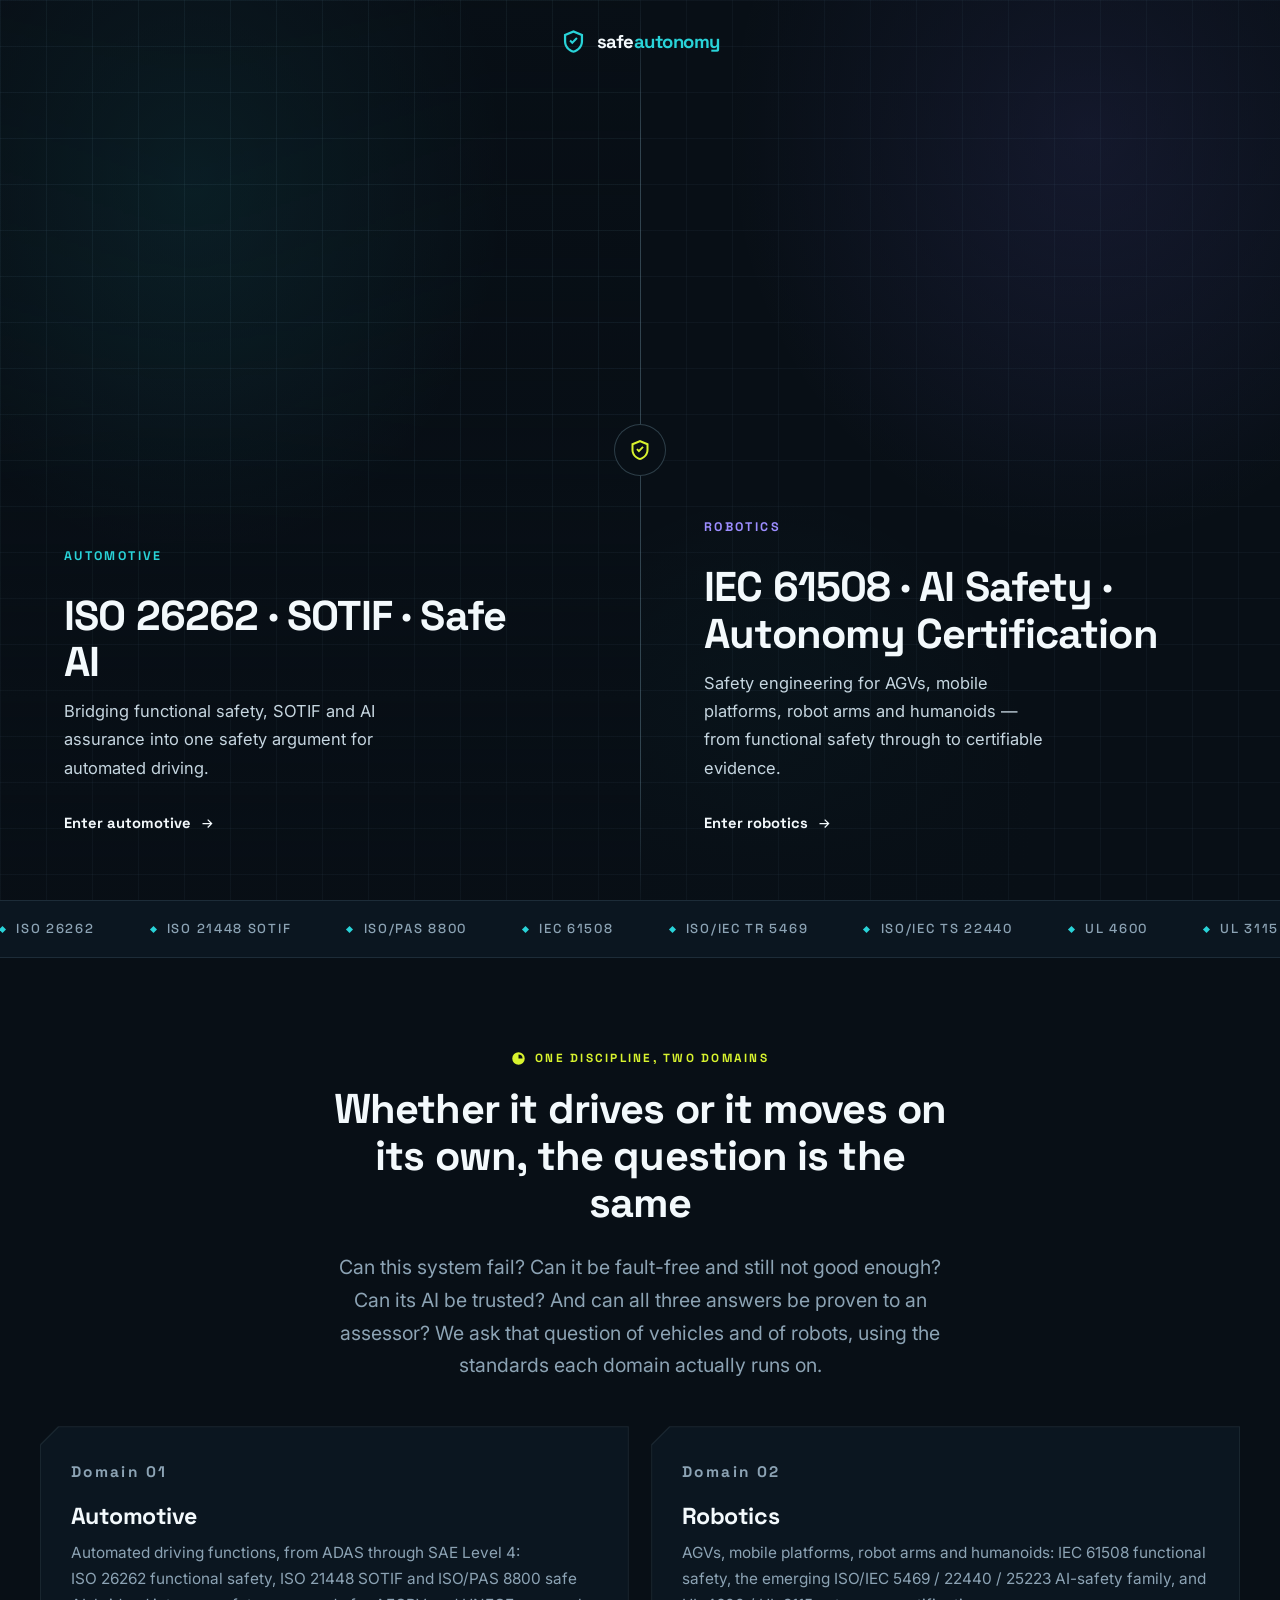
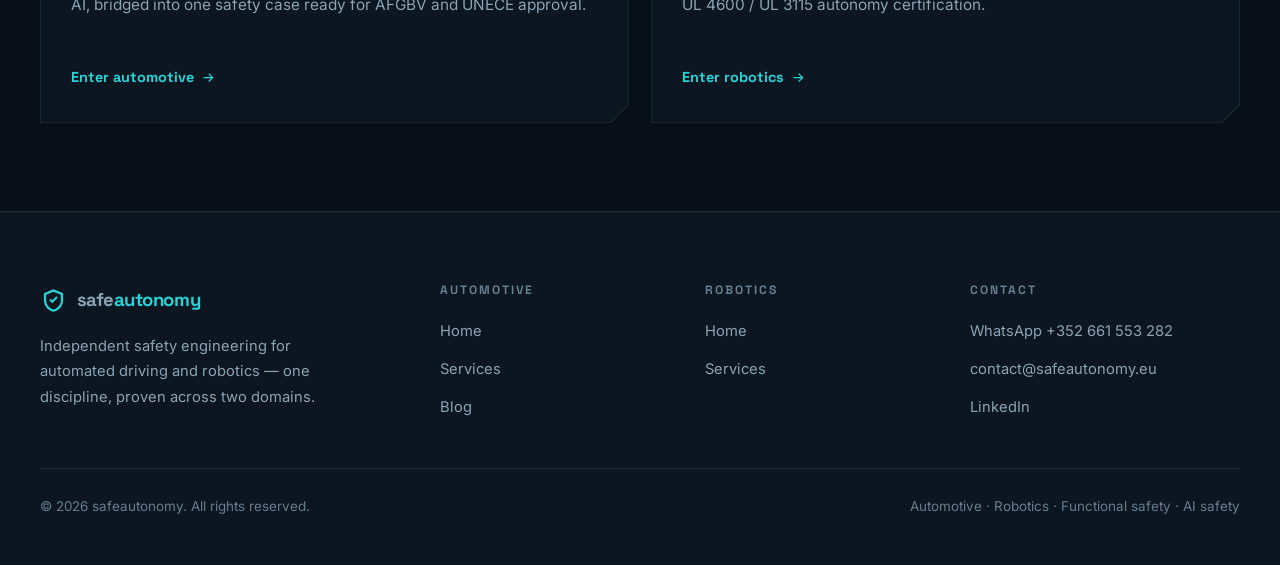
==== index.html @ 8d43922f "Initial commit: safeautonomy website Split-domain site for automotive (ISO 26262, SOTIF, ISO/PAS 880" ====
<!DOCTYPE html>
<html lang="en">
<head>
<meta charset="utf-8">
<meta name="viewport" content="width=device-width, initial-scale=1">
<title>safeautonomy — safety engineering for automotive and robotics</title>
<meta name="description" content="safeautonomy is an independent safety consultancy spanning two domains: automated driving (ISO 26262, SOTIF, ISO/PAS 8800) and robotics (IEC 61508, AI safety, autonomy certification).">
<link rel="icon" href="data:image/svg+xml,%3Csvg xmlns='http://www.w3.org/2000/svg' viewBox='0 0 24 24'%3E%3Cpath fill='%2329D3D8' d='M12 2 3.5 5.6v6.1c0 5.2 3.6 9 8.5 10.3 4.9-1.3 8.5-5.1 8.5-10.3V5.6z'/%3E%3C/svg%3E">
<link rel="preconnect" href="https://fonts.googleapis.com">
<link rel="preconnect" href="https://fonts.gstatic.com" crossorigin>
<link href="https://fonts.googleapis.com/css2?family=Inter:wght@400;500;600&family=Space+Grotesk:wght@500;700&display=swap" rel="stylesheet">
<link rel="stylesheet" href="assets/css/styles.css">
</head>
<body>

<header class="gw-header">
  <div class="container">
    <a class="logo" href="index.html">
      <svg class="logo__mark" viewBox="0 0 24 24" aria-hidden="true"><path d="M12 2 3.5 5.6v6.1c0 5.2 3.6 9 8.5 10.3 4.9-1.3 8.5-5.1 8.5-10.3V5.6L12 2Zm0 2.2 6.5 2.7v4.8c0 4-2.6 7-6.5 8.2-3.9-1.2-6.5-4.2-6.5-8.2V6.9L12 4.2Z"/><path d="m10.9 14.4-2.6-2.6 1.3-1.3 1.3 1.3 3.5-3.5 1.3 1.3-4.8 4.8Z"/></svg>
      <span class="logo__text">safe<span>autonomy</span></span>
    </a>
  </div>
</header>

<main>

<!-- ============ SPLIT HERO ============ -->
<section class="split-hero">

  <a class="split-hero__panel split-hero__panel--automotive" href="automotive.html">
    <span class="split-hero__link" aria-hidden="true"></span>
    <div class="split-hero__media">
      <video autoplay muted loop playsinline preload="auto" aria-hidden="true">
        <source src="assets/video/hero.mp4" type="video/mp4">
      </video>
    </div>
    <div class="split-hero__content">
      <p class="split-hero__eyebrow">Automotive</p>
      <h2>ISO 26262 · SOTIF · Safe AI</h2>
      <p>Bridging functional safety, SOTIF and AI assurance into one safety argument for automated driving.</p>
      <span class="split-hero__enter">Enter automotive
        <svg viewBox="0 0 24 24" aria-hidden="true"><path d="M13 5l7 7-7 7-1.4-1.4 4.6-4.6H4v-2h12.2l-4.6-4.6L13 5z"/></svg>
      </span>
    </div>
  </a>

  <a class="split-hero__panel split-hero__panel--robotics" href="robotics.html">
    <span class="split-hero__link" aria-hidden="true"></span>
    <div class="split-hero__media">
      <video autoplay muted loop playsinline preload="auto" aria-hidden="true">
        <source src="assets/video/robotics-hero.mp4" type="video/mp4">
      </video>
    </div>
    <div class="split-hero__content">
      <p class="split-hero__eyebrow">Robotics</p>
      <h2>IEC 61508 · AI Safety · Autonomy Certification</h2>
      <p>Safety engineering for AGVs, mobile platforms, robot arms and humanoids — from functional safety through to certifiable evidence.</p>
      <span class="split-hero__enter">Enter robotics
        <svg viewBox="0 0 24 24" aria-hidden="true"><path d="M13 5l7 7-7 7-1.4-1.4 4.6-4.6H4v-2h12.2l-4.6-4.6L13 5z"/></svg>
      </span>
    </div>
  </a>

  <div class="split-hero__seam" aria-hidden="true"></div>
  <div class="split-hero__mark" aria-hidden="true">
    <svg viewBox="0 0 24 24"><path d="M12 2 3.5 5.6v6.1c0 5.2 3.6 9 8.5 10.3 4.9-1.3 8.5-5.1 8.5-10.3V5.6L12 2Zm0 2.2 6.5 2.7v4.8c0 4-2.6 7-6.5 8.2-3.9-1.2-6.5-4.2-6.5-8.2V6.9L12 4.2Z"/><path d="m10.9 14.4-2.6-2.6 1.3-1.3 1.3 1.3 3.5-3.5 1.3 1.3-4.8 4.8Z"/></svg>
  </div>
</section>

<!-- ============ COMBINED TICKER ============ -->
<div class="ticker" aria-hidden="true">
  <div class="ticker__track">
    <span class="ticker__item">ISO 26262</span>
    <span class="ticker__item">ISO 21448 SOTIF</span>
    <span class="ticker__item">ISO/PAS 8800</span>
    <span class="ticker__item">IEC 61508</span>
    <span class="ticker__item">ISO/IEC TR 5469</span>
    <span class="ticker__item">ISO/IEC TS 22440</span>
    <span class="ticker__item">UL 4600</span>
    <span class="ticker__item">UL 3115</span>
    <span class="ticker__item">EU Machinery Reg. 2023/1230</span>
    <!-- duplicate for a seamless loop -->
    <span class="ticker__item">ISO 26262</span>
    <span class="ticker__item">ISO 21448 SOTIF</span>
    <span class="ticker__item">ISO/PAS 8800</span>
    <span class="ticker__item">IEC 61508</span>
    <span class="ticker__item">ISO/IEC TR 5469</span>
    <span class="ticker__item">ISO/IEC TS 22440</span>
    <span class="ticker__item">UL 4600</span>
    <span class="ticker__item">UL 3115</span>
    <span class="ticker__item">EU Machinery Reg. 2023/1230</span>
  </div>
</div>

<!-- ============ ONE DISCIPLINE ============ -->
<section class="gw-below">
  <div class="container">
    <div class="gw-thesis reveal">
      <p class="eyebrow eyebrow--lime" style="justify-content:center">
        <svg viewBox="0 0 24 24" aria-hidden="true"><path d="M12 2a10 10 0 1 0 0 20 10 10 0 0 0 0-20Zm0 3.5A6.5 6.5 0 0 1 18.5 12H12V5.5Z"/></svg>
        One discipline, two domains
      </p>
      <h2>Whether it drives or it moves on its own, the question is the same</h2>
      <p class="lede">
        Can this system fail? Can it be fault-free and still not good enough? Can its AI be
        trusted? And can all three answers be proven to an assessor? We ask that question of
        vehicles and of robots, using the standards each domain actually runs on.
      </p>
    </div>

    <div class="grid grid-2" style="margin-top:2.75rem">
      <a class="frame reveal" href="automotive.html">
        <article class="card">
          <p class="card__num">Domain 01</p>
          <h3>Automotive</h3>
          <p>
            Automated driving functions, from ADAS through SAE Level&nbsp;4: ISO&nbsp;26262
            functional safety, ISO&nbsp;21448 SOTIF and ISO/PAS&nbsp;8800 safe AI, bridged into
            one safety case ready for AFGBV and UNECE approval.
          </p>
          <div class="card__foot">
            <span class="arrow-link">Enter automotive
              <svg viewBox="0 0 24 24" fill="currentColor" aria-hidden="true"><path d="M13 5l7 7-7 7-1.4-1.4 4.6-4.6H4v-2h12.2l-4.6-4.6L13 5z"/></svg>
            </span>
          </div>
        </article>
      </a>

      <a class="frame reveal" href="robotics.html" data-delay="90">
        <article class="card">
          <p class="card__num">Domain 02</p>
          <h3>Robotics</h3>
          <p>
            AGVs, mobile platforms, robot arms and humanoids: IEC&nbsp;61508 functional safety,
            the emerging ISO/IEC&nbsp;5469 / 22440 / 25223 AI-safety family, and UL&nbsp;4600 /
            UL&nbsp;3115 autonomy certification.
          </p>
          <div class="card__foot">
            <span class="arrow-link">Enter robotics
              <svg viewBox="0 0 24 24" fill="currentColor" aria-hidden="true"><path d="M13 5l7 7-7 7-1.4-1.4 4.6-4.6H4v-2h12.2l-4.6-4.6L13 5z"/></svg>
            </span>
          </div>
        </article>
      </a>
    </div>
  </div>
</section>

</main>

<!-- ============ FOOTER ============ -->
<footer class="footer">
  <div class="container">
    <div class="footer__grid">
      <div>
        <a class="logo" href="index.html">
          <svg class="logo__mark" viewBox="0 0 24 24" aria-hidden="true"><path d="M12 2 3.5 5.6v6.1c0 5.2 3.6 9 8.5 10.3 4.9-1.3 8.5-5.1 8.5-10.3V5.6L12 2Zm0 2.2 6.5 2.7v4.8c0 4-2.6 7-6.5 8.2-3.9-1.2-6.5-4.2-6.5-8.2V6.9L12 4.2Z"/><path d="m10.9 14.4-2.6-2.6 1.3-1.3 1.3 1.3 3.5-3.5 1.3 1.3-4.8 4.8Z"/></svg>
          <span class="logo__text">safe<span>autonomy</span></span>
        </a>
        <p class="footer__blurb">
          Independent safety engineering for automated driving and robotics — one discipline,
          proven across two domains.
        </p>
      </div>

      <div>
        <h4>Automotive</h4>
        <ul>
          <li><a href="automotive.html">Home</a></li>
          <li><a href="services.html">Services</a></li>
          <li><a href="blog.html">Blog</a></li>
        </ul>
      </div>

      <div>
        <h4>Robotics</h4>
        <ul>
          <li><a href="robotics.html">Home</a></li>
          <li><a href="robotics-services.html">Services</a></li>
        </ul>
      </div>

      <div>
        <h4>Contact</h4>
        <ul>
          <li><a href="https://wa.me/352661553282">WhatsApp +352 661 553 282</a></li>
          <li><a href="mailto:contact@safeautonomy.eu">contact@safeautonomy.eu</a></li>
          <li><a href="https://www.linkedin.com/in/dr-simon-saim-perveen-5b797918a/">LinkedIn</a></li>
        </ul>
      </div>
    </div>

    <div class="footer__bottom">
      <p>&copy; <span data-year>2026</span> safeautonomy. All rights reserved.</p>
      <p>Automotive · Robotics · Functional safety · AI safety</p>
    </div>
  </div>
</footer>

<script src="assets/js/main.js"></script>
</body>
</html>
---- assets/css/styles.css ----
/* ==========================================================================
   safeautonomy — design system
   Palette sampled from the LinkedIn banner:
   deep navy-black ground · cyan accent · lime-yellow accent · notched frames
   ========================================================================== */

/* ---------- 1. Tokens ---------- */
:root {
  /* surfaces */
  --bg:        #080F16;
  --bg-1:      #0B1620;
  --bg-2:      #10202C;
  --bg-3:      #162C3A;

  /* lines */
  --line:      rgba(150, 195, 215, 0.13);
  --line-2:    rgba(150, 195, 215, 0.26);
  --grid:      rgba(120, 175, 200, 0.055);

  /* accents */
  --cyan:      #29D3D8;
  --cyan-2:    #0FA9AE;
  --cyan-soft: rgba(41, 211, 216, 0.12);
  --lime:      #D8F32E;
  --lime-2:    #B4CC17;
  --lime-soft: rgba(216, 243, 46, 0.12);

  /* text */
  --white:     #F3F9FC;
  --text:      #C6D6E0;
  --muted:     #8CA3B4;
  --muted-2:   #667E90;

  /* shape */
  --notch:     18px;
  --radius:    4px;
  --maxw:      1200px;
  --maxw-text: 760px;

  /* type */
  --font-head: 'Space Grotesk', 'Segoe UI', system-ui, sans-serif;
  --font-body: 'Inter', 'Segoe UI', system-ui, -apple-system, sans-serif;

  /* motion */
  --ease: cubic-bezier(0.22, 1, 0.36, 1);
}

/* the banner's clipped corners: top-left + bottom-right */
.cut {
  clip-path: polygon(
    var(--notch) 0, 100% 0,
    100% calc(100% - var(--notch)), calc(100% - var(--notch)) 100%,
    0 100%, 0 var(--notch)
  );
}

/* ---------- 2. Reset & base ---------- */
*, *::before, *::after { box-sizing: border-box; }

html {
  scroll-behavior: smooth;
  scroll-padding-top: 92px;
  -webkit-text-size-adjust: 100%;
}

body {
  margin: 0;
  background: var(--bg);
  color: var(--text);
  font-family: var(--font-body);
  font-size: 16.5px;
  line-height: 1.72;
  -webkit-font-smoothing: antialiased;
  overflow-x: hidden;
}

/* faint engineering grid, as on the banner */
body::before {
  content: '';
  position: fixed;
  inset: 0;
  z-index: 0;
  pointer-events: none;
  background-image:
    linear-gradient(var(--grid) 1px, transparent 1px),
    linear-gradient(90deg, var(--grid) 1px, transparent 1px);
  background-size: 46px 46px;
  mask-image: radial-gradient(ellipse 120% 90% at 50% 0%, #000 30%, transparent 85%);
}

img, video, svg { max-width: 100%; display: block; }
a { color: var(--cyan); text-decoration: none; transition: color .18s var(--ease); }
a:hover { color: var(--lime); }

h1, h2, h3, h4 {
  font-family: var(--font-head);
  color: var(--white);
  line-height: 1.12;
  letter-spacing: -0.02em;
  margin: 0 0 .6em;
  font-weight: 700;
}
h1 { font-size: clamp(2.3rem, 5.4vw, 4rem); }
h2 { font-size: clamp(1.75rem, 3.4vw, 2.6rem); }
h3 { font-size: clamp(1.15rem, 1.9vw, 1.45rem); }
h4 { font-size: 1.02rem; letter-spacing: 0; }
p  { margin: 0 0 1.15em; }
p:last-child { margin-bottom: 0; }

strong { color: var(--white); font-weight: 600; }
code {
  font-family: ui-monospace, 'Cascadia Code', Consolas, monospace;
  font-size: .88em;
  color: var(--cyan);
  background: var(--cyan-soft);
  padding: .12em .42em;
  border-radius: 3px;
}

:focus-visible {
  outline: 2px solid var(--lime);
  outline-offset: 3px;
  border-radius: 2px;
}

::selection { background: var(--lime); color: #0A1017; }

/* ---------- 3. Layout ---------- */
.container {
  width: min(100% - 2.75rem, var(--maxw));
  margin-inline: auto;
  position: relative;
  z-index: 1;
}
.section { padding: clamp(4.5rem, 9vw, 7.5rem) 0; position: relative; }
.section--tight { padding: clamp(3rem, 6vw, 4.75rem) 0; }
.section--alt { background: linear-gradient(180deg, transparent, var(--bg-1) 12%, var(--bg-1) 88%, transparent); }

.grid { display: grid; gap: 1.4rem; }
.grid-2 { grid-template-columns: repeat(2, 1fr); }
.grid-3 { grid-template-columns: repeat(3, 1fr); }
.grid-4 { grid-template-columns: repeat(4, 1fr); }

.lede {
  font-size: clamp(1.05rem, 1.6vw, 1.22rem);
  color: var(--muted);
  max-width: var(--maxw-text);
  line-height: 1.68;
}
.measure { max-width: var(--maxw-text); }
.center { text-align: center; }
.center .lede, .center .measure { margin-inline: auto; }

.section-head { margin-bottom: clamp(2.25rem, 4vw, 3.25rem); }

/* ---------- 4. Eyebrow ---------- */
.eyebrow {
  display: inline-flex;
  align-items: center;
  gap: .55rem;
  font-family: var(--font-head);
  font-size: .74rem;
  font-weight: 700;
  letter-spacing: .19em;
  text-transform: uppercase;
  color: var(--cyan);
  margin-bottom: 1.1rem;
}
.eyebrow svg { width: 15px; height: 15px; fill: var(--cyan); flex: none; }
.eyebrow--lime { color: var(--lime); }
.eyebrow--lime svg { fill: var(--lime); }

/* ---------- 5. Buttons ---------- */
.btn {
  --notch: 12px;
  display: inline-flex;
  align-items: center;
  gap: .6rem;
  padding: .82rem 1.6rem;
  font-family: var(--font-head);
  font-size: .92rem;
  font-weight: 700;
  letter-spacing: .01em;
  cursor: pointer;
  border: 0;
  transition: transform .18s var(--ease), background .18s var(--ease), color .18s var(--ease);
  clip-path: polygon(
    var(--notch) 0, 100% 0,
    100% calc(100% - var(--notch)), calc(100% - var(--notch)) 100%,
    0 100%, 0 var(--notch)
  );
}
.btn:hover { transform: translateY(-2px); }
.btn svg { width: 16px; height: 16px; flex: none; }

.btn--primary { background: var(--lime); color: #0A1017; }
.btn--primary:hover { background: #E4FB55; color: #0A1017; }

.btn--cyan { background: var(--cyan); color: #051317; }
.btn--cyan:hover { background: #45E6EB; color: #051317; }

.btn--ghost {
  background: transparent;
  color: var(--white);
  box-shadow: inset 0 0 0 1px var(--line-2);
}
.btn--ghost:hover { background: rgba(255,255,255,.05); color: var(--white); box-shadow: inset 0 0 0 1px var(--cyan); }

.btn-row { display: flex; flex-wrap: wrap; gap: .85rem; margin-top: 2rem; }

/* arrow link */
.arrow-link {
  display: inline-flex;
  align-items: center;
  gap: .45rem;
  font-family: var(--font-head);
  font-weight: 700;
  font-size: .9rem;
}
.arrow-link svg { width: 15px; height: 15px; transition: transform .2s var(--ease); }
.arrow-link:hover svg { transform: translateX(4px); }

/* ---------- 6. Header ---------- */
.header {
  position: fixed;
  inset: 0 0 auto 0;
  z-index: 100;
  transition: background .3s var(--ease), border-color .3s var(--ease), backdrop-filter .3s;
  border-bottom: 1px solid transparent;
}
.header.is-scrolled {
  background: rgba(8, 15, 22, .88);
  backdrop-filter: blur(14px);
  border-bottom-color: var(--line);
}
.header__inner {
  display: flex;
  align-items: center;
  gap: 1.5rem;
  height: 76px;
}

.logo { display: flex; align-items: center; gap: .6rem; color: var(--white); flex: none; }
.logo:hover { color: var(--white); }
.logo__mark { width: 27px; height: 27px; fill: var(--cyan); flex: none; }
.logo__text {
  font-family: var(--font-head);
  font-weight: 700;
  font-size: 1.16rem;
  letter-spacing: -.025em;
}
.logo__text span { color: var(--cyan); }

.nav { margin-left: auto; display: flex; align-items: center; gap: .3rem; }
.nav__link {
  display: block;
  padding: .55rem .85rem;
  font-family: var(--font-head);
  font-size: .89rem;
  font-weight: 500;
  color: var(--text);
  position: relative;
}
.nav__link:hover { color: var(--white); }
.nav__link.is-active { color: var(--white); }
.nav__link.is-active::after {
  content: '';
  position: absolute;
  left: .85rem; right: .85rem; bottom: .18rem;
  height: 2px;
  background: var(--lime);
}

/* dropdown */
.nav__item { position: relative; }
.nav__toggle {
  display: flex;
  align-items: center;
  gap: .32rem;
  background: none;
  border: 0;
  cursor: pointer;
  font: inherit;
  color: inherit;
}
.nav__toggle svg { width: 11px; height: 11px; fill: currentColor; transition: transform .2s var(--ease); }
.nav__item.is-open .nav__toggle svg { transform: rotate(180deg); }

.nav__menu {
  position: absolute;
  top: calc(100% + .45rem);
  left: 0;
  min-width: 258px;
  background: var(--bg-2);
  border: 1px solid var(--line-2);
  padding: .45rem;
  opacity: 0;
  visibility: hidden;
  transform: translateY(-6px);
  transition: all .2s var(--ease);
  box-shadow: 0 22px 48px rgba(0,0,0,.55);
}
.nav__item.is-open .nav__menu { opacity: 1; visibility: visible; transform: translateY(0); }
.nav__menu a {
  display: block;
  padding: .58rem .75rem;
  color: var(--text);
  font-size: .89rem;
  border-left: 2px solid transparent;
}
.nav__menu a:hover { background: rgba(255,255,255,.045); color: var(--white); border-left-color: var(--lime); }
.nav__menu a small { display: block; color: var(--muted-2); font-size: .76rem; line-height: 1.4; }

.nav__cta { margin-left: .7rem; }

.burger {
  display: none;
  margin-left: auto;
  background: none;
  border: 1px solid var(--line-2);
  padding: .5rem;
  cursor: pointer;
  color: var(--white);
}
.burger svg { width: 20px; height: 20px; stroke: currentColor; fill: none; stroke-width: 1.8; }

/* ---------- 7. Hero ---------- */
.hero {
  position: relative;
  display: flex;
  align-items: flex-end;
  min-height: 100svh;
  padding: 9rem 0 clamp(3rem, 7vw, 5.5rem);
  overflow: hidden;
}
.hero--page {
  min-height: 62vh;
  align-items: center;
  padding: 11rem 0 clamp(3rem, 6vw, 4.5rem);
}

.hero__media { position: absolute; inset: 0; z-index: 0; }
.hero__video {
  width: 100%;
  height: 100%;
  object-fit: cover;
  filter: saturate(.72) contrast(1.06) brightness(.62);
}
/* legibility + brand tint over the footage */
.hero__media::after {
  content: '';
  position: absolute;
  inset: 0;
  background:
    linear-gradient(90deg, rgba(8,15,22,.96) 0%, rgba(8,15,22,.86) 42%, rgba(8,15,22,.42) 100%),
    linear-gradient(0deg, var(--bg) 2%, rgba(8,15,22,.25) 45%, rgba(8,15,22,.72) 100%),
    radial-gradient(ellipse 60% 60% at 78% 40%, rgba(41,211,216,.10), transparent 70%);
}
.hero__media::before {
  content: '';
  position: absolute;
  inset: 0;
  z-index: 2;
  background-image:
    linear-gradient(rgba(120,175,200,.05) 1px, transparent 1px),
    linear-gradient(90deg, rgba(120,175,200,.05) 1px, transparent 1px);
  background-size: 46px 46px;
}

.hero__inner { position: relative; z-index: 3; }
.hero h1 { max-width: 17ch; }
.hero h1 em {
  font-style: normal;
  color: var(--lime);
  display: block;
}
.hero__sub {
  font-size: clamp(1.05rem, 1.75vw, 1.28rem);
  color: var(--text);
  max-width: 60ch;
  margin-top: 1.4rem;
  line-height: 1.66;
}

/* concentric arcs, echoing the banner's line art */
.arcs {
  position: absolute;
  z-index: 1;
  width: 720px; height: 720px;
  border-radius: 50%;
  border: 1px solid rgba(41,211,216,.16);
  pointer-events: none;
}
.arcs::before, .arcs::after {
  content: '';
  position: absolute;
  border-radius: 50%;
  border: 1px solid rgba(41,211,216,.11);
}
.arcs::before { inset: 78px; }
.arcs::after  { inset: 168px; border-color: rgba(216,243,46,.10); }
.arcs--tl { top: -330px; left: -280px; }
.arcs--br { bottom: -380px; right: -300px; width: 620px; height: 620px; }

/* ---------- 8. Standards marquee ---------- */
.ticker {
  border-top: 1px solid var(--line);
  border-bottom: 1px solid var(--line);
  background: var(--bg-1);
  overflow: hidden;
  position: relative;
  z-index: 2;
}
.ticker__track {
  display: flex;
  gap: 3.5rem;
  padding: 1.05rem 0;
  width: max-content;
  animation: slide 42s linear infinite;
}
.ticker:hover .ticker__track { animation-play-state: paused; }
.ticker__item {
  display: flex;
  align-items: center;
  gap: .7rem;
  font-family: var(--font-head);
  font-size: .82rem;
  font-weight: 500;
  letter-spacing: .13em;
  text-transform: uppercase;
  color: var(--muted);
  white-space: nowrap;
}
.ticker__item::before {
  content: '';
  width: 5px; height: 5px;
  background: var(--cyan);
  transform: rotate(45deg);
  flex: none;
}
@keyframes slide { to { transform: translateX(-50%); } }

/* ---------- 9. Cards ---------- */
.frame {
  background: var(--line);
  padding: 1px;
  clip-path: polygon(
    var(--notch) 0, 100% 0,
    100% calc(100% - var(--notch)), calc(100% - var(--notch)) 100%,
    0 100%, 0 var(--notch)
  );
  transition: background .25s var(--ease), transform .25s var(--ease);
}
.frame > * {
  background: var(--bg-1);
  clip-path: inherit;
  height: 100%;
}
.frame:hover { background: var(--line-2); }

.card {
  padding: 2rem 1.85rem;
  display: flex;
  flex-direction: column;
  gap: .1rem;
}
.card__num {
  font-family: var(--font-head);
  font-size: .78rem;
  font-weight: 700;
  letter-spacing: .16em;
  color: var(--lime);
  margin-bottom: 1rem;
}
.card__icon {
  width: 42px; height: 42px;
  display: grid;
  place-items: center;
  background: var(--cyan-soft);
  margin-bottom: 1.35rem;
  flex: none;
}
.card__icon svg { width: 21px; height: 21px; fill: var(--cyan); }
.card__icon--lime { background: var(--lime-soft); }
.card__icon--lime svg { fill: var(--lime); }
.card h3 { margin-bottom: .55rem; }
.card p { color: var(--muted); font-size: .96rem; }
.card__foot { margin-top: auto; padding-top: 1.5rem; }

/* linked card */
a.frame:hover { background: var(--cyan); transform: translateY(-4px); }
a.frame { display: block; }

/* standard tag */
.tag {
  display: inline-block;
  font-family: var(--font-head);
  font-size: .7rem;
  font-weight: 700;
  letter-spacing: .13em;
  text-transform: uppercase;
  padding: .3rem .62rem;
  color: var(--cyan);
  background: var(--cyan-soft);
  border: 1px solid rgba(41,211,216,.24);
}
.tag--lime { color: var(--lime); background: var(--lime-soft); border-color: rgba(216,243,46,.24); }
.tag--plain { color: var(--muted); background: rgba(255,255,255,.04); border-color: var(--line); }

/* ---------- 10. Hazard ecosystem diagram ---------- */
.eco { display: grid; gap: 1rem; margin-top: 1rem; }

.eco__cap {
  text-align: center;
  padding: 1.15rem 1.5rem;
  font-family: var(--font-head);
  font-weight: 700;
  letter-spacing: .02em;
  color: var(--white);
  background: var(--bg-2);
  border: 1px solid var(--line-2);
  font-size: 1.02rem;
}
.eco__cap small {
  display: block;
  font-family: var(--font-body);
  font-weight: 400;
  font-size: .86rem;
  color: var(--muted);
  letter-spacing: 0;
  margin-top: .25rem;
}
.eco__cap--hazard { border-color: rgba(216,243,46,.4); background: linear-gradient(180deg, var(--lime-soft), var(--bg-2)); }
.eco__cap--case   { border-color: rgba(41,211,216,.4); background: linear-gradient(0deg, var(--cyan-soft), var(--bg-2)); }

.eco__cols { display: grid; grid-template-columns: repeat(3, 1fr); gap: 1rem; }
.eco__col {
  background: var(--bg-1);
  border: 1px solid var(--line);
  border-top: 2px solid var(--cyan);
  padding: 1.5rem 1.35rem;
}
.eco__col:nth-child(2) { border-top-color: var(--lime); }
.eco__col:nth-child(3) { border-top-color: #7C6BF0; }
.eco__col h4 { color: var(--white); margin-bottom: .3rem; font-size: 1.05rem; font-family: var(--font-head); }
.eco__col .eco__std {
  font-family: var(--font-head);
  font-size: .74rem;
  font-weight: 700;
  letter-spacing: .14em;
  text-transform: uppercase;
  color: var(--cyan);
  margin-bottom: .9rem;
  display: block;
}
.eco__col:nth-child(2) .eco__std { color: var(--lime); }
.eco__col:nth-child(3) .eco__std { color: #9C8DFF; }
.eco__col p { font-size: .9rem; color: var(--muted); margin: 0; }

.eco__flow {
  display: grid;
  grid-template-columns: repeat(3, 1fr);
  gap: 1rem;
}
.eco__arrow {
  height: 34px;
  position: relative;
  display: grid;
  place-items: center;
}
.eco__arrow::before {
  content: '';
  position: absolute;
  top: 0; bottom: 0;
  width: 1px;
  background: linear-gradient(180deg, var(--line-2), var(--cyan));
}
.eco__arrow svg { width: 13px; height: 13px; fill: var(--cyan); position: relative; z-index: 1; background: var(--bg); }
.eco__arrow--down::before { background: linear-gradient(0deg, var(--line-2), var(--cyan)); }

/* ---------- 11. Comparison table ---------- */
.table-wrap {
  overflow-x: auto;
  border: 1px solid var(--line);
  background: var(--bg-1);
  -webkit-overflow-scrolling: touch;
}
table { border-collapse: collapse; width: 100%; min-width: 860px; font-size: .92rem; }
thead th {
  background: var(--bg-2);
  color: var(--white);
  font-family: var(--font-head);
  font-size: .84rem;
  font-weight: 700;
  letter-spacing: .05em;
  text-align: left;
  padding: 1.05rem 1.15rem;
  border-bottom: 1px solid var(--line-2);
  vertical-align: bottom;
}
thead th:nth-child(2) { border-top: 2px solid var(--cyan); }
thead th:nth-child(3) { border-top: 2px solid var(--lime); }
thead th:nth-child(4) { border-top: 2px solid #7C6BF0; }
thead th span { display: block; font-family: var(--font-body); font-weight: 400; font-size: .76rem; color: var(--muted-2); letter-spacing: 0; margin-top: .2rem; }
tbody th {
  text-align: left;
  padding: 1.05rem 1.15rem;
  color: var(--white);
  font-weight: 600;
  font-size: .88rem;
  width: 20%;
  vertical-align: top;
  background: rgba(255,255,255,.017);
}
tbody td {
  padding: 1.05rem 1.15rem;
  vertical-align: top;
  color: var(--muted);
  border-left: 1px solid var(--line);
}
tbody tr + tr th, tbody tr + tr td { border-top: 1px solid var(--line); }

/* ---------- 12. Steps ---------- */
.steps { counter-reset: s; display: grid; gap: 1px; background: var(--line); border: 1px solid var(--line); }
.step {
  counter-increment: s;
  background: var(--bg-1);
  padding: 2rem 1.85rem;
  position: relative;
  transition: background .25s var(--ease);
}
.step:hover { background: var(--bg-2); }
.step::before {
  content: '0' counter(s);
  font-family: var(--font-head);
  font-size: 2.1rem;
  font-weight: 700;
  color: rgba(216,243,46,.22);
  line-height: 1;
  display: block;
  margin-bottom: 1rem;
}
.step h4 { font-size: 1.06rem; margin-bottom: .5rem; }
.step p { font-size: .92rem; color: var(--muted); margin: 0; }

/* ---------- 13. Feature list ---------- */
.checks { list-style: none; padding: 0; margin: 0; display: grid; gap: .8rem; }
.checks li {
  display: flex;
  gap: .75rem;
  align-items: flex-start;
  font-size: .96rem;
  color: var(--text);
}
.checks li::before {
  content: '';
  width: 7px; height: 7px;
  margin-top: .62em;
  flex: none;
  background: var(--lime);
  transform: rotate(45deg);
}
.checks--cyan li::before { background: var(--cyan); }
.checks li strong { color: var(--white); }

.deliver { list-style: none; padding: 0; margin: 0; display: grid; gap: 1px; background: var(--line); border: 1px solid var(--line); }
.deliver li { background: var(--bg-1); padding: 1.1rem 1.3rem; font-size: .94rem; display: flex; gap: .9rem; align-items: baseline; }
.deliver li span { font-family: var(--font-head); font-size: .74rem; font-weight: 700; letter-spacing: .1em; color: var(--cyan); flex: none; width: 42px; }

/* ---------- 14. Split / prose ---------- */
.split { display: grid; grid-template-columns: 1fr 1.15fr; gap: clamp(2rem, 5vw, 4.5rem); align-items: start; }
.split--even { grid-template-columns: 1fr 1fr; }
.sticky { position: sticky; top: 110px; }

.prose h3 { margin-top: 2.5rem; }
.prose h3:first-child { margin-top: 0; }
.prose p, .prose li { color: var(--text); }
.prose ul { padding-left: 1.15rem; margin: 0 0 1.15em; }
.prose li { margin-bottom: .5rem; }
.prose li::marker { color: var(--cyan); }

.callout {
  border-left: 2px solid var(--lime);
  background: linear-gradient(90deg, var(--lime-soft), transparent 70%);
  padding: 1.35rem 1.6rem;
  margin: 2rem 0;
}
.callout p { margin: 0; color: var(--text); }
.callout strong { color: var(--lime); }
.callout--cyan { border-left-color: var(--cyan); background: linear-gradient(90deg, var(--cyan-soft), transparent 70%); }
.callout--cyan strong { color: var(--cyan); }

/* pull stat */
.stats { display: grid; grid-template-columns: repeat(3, 1fr); gap: 1px; background: var(--line); border: 1px solid var(--line); }
.stat { background: var(--bg-1); padding: 1.6rem 1.4rem; }
.stat__k { font-family: var(--font-head); font-size: 2rem; font-weight: 700; color: var(--lime); line-height: 1; }
.stat__l { font-size: .86rem; color: var(--muted); margin-top: .5rem; }

/* ---------- 15. Blog ---------- */
/* the 1px "border" is the parent background showing through the padding;
   clip-path on the parent clips the whole subtree, so children need none */
.post {
  --notch: 16px;
  margin-bottom: 1.15rem;
  background: var(--line);
  padding: 1px;
  clip-path: polygon(
    var(--notch) 0, 100% 0,
    100% calc(100% - var(--notch)), calc(100% - var(--notch)) 100%,
    0 100%, 0 var(--notch)
  );
  transition: background .25s var(--ease);
}
.post:hover, .post[open] { background: var(--line-2); }
.post summary {
  background: var(--bg-1);
  list-style: none;
  cursor: pointer;
  padding: 1.85rem 1.9rem;
  display: grid;
  gap: .7rem;
  transition: background .2s var(--ease);
}
.post summary::-webkit-details-marker { display: none; }
.post summary:hover { background: var(--bg-2); }
.post__meta { display: flex; flex-wrap: wrap; align-items: center; gap: .7rem; font-size: .8rem; color: var(--muted-2); }
.post__meta time { font-family: var(--font-head); letter-spacing: .06em; }
.post summary h3 { margin: 0; transition: color .2s var(--ease); }
.post summary:hover h3 { color: var(--lime); }
.post__excerpt { color: var(--muted); font-size: .96rem; margin: 0; }
.post__more {
  display: inline-flex;
  align-items: center;
  gap: .45rem;
  font-family: var(--font-head);
  font-size: .84rem;
  font-weight: 700;
  color: var(--cyan);
}
.post__more svg { width: 13px; height: 13px; fill: currentColor; transition: transform .2s var(--ease); }
.post[open] .post__more svg { transform: rotate(180deg); }
.post[open] summary { background: var(--bg-2); }
.post__body {
  background: var(--bg-1);
  padding: .25rem 1.9rem 2.1rem;
  border-top: 1px solid var(--line);
  margin-top: 0;
}
.post__body > *:first-child { margin-top: 1.5rem; }

.post--feature summary h3 { font-size: clamp(1.4rem, 2.6vw, 1.9rem); }

/* ---------- 16. Contact ---------- */
.contact-grid { display: grid; grid-template-columns: repeat(3, 1fr); gap: 1.15rem; }
.contact-card { padding: 1.75rem; }
.contact-card__l {
  font-family: var(--font-head);
  font-size: .74rem;
  font-weight: 700;
  letter-spacing: .15em;
  text-transform: uppercase;
  color: var(--muted-2);
  margin-bottom: .6rem;
}
.contact-card__v { font-family: var(--font-head); font-size: 1.06rem; font-weight: 700; color: var(--white); word-break: break-word; }
a.contact-card__v:hover { color: var(--lime); }

.cta-band {
  position: relative;
  overflow: hidden;
  background: linear-gradient(135deg, var(--bg-2), var(--bg-1) 60%);
  border: 1px solid var(--line-2);
  padding: clamp(2.75rem, 6vw, 4.5rem);
  text-align: center;
}
.cta-band::before {
  content: '';
  position: absolute;
  width: 420px; height: 420px;
  border-radius: 50%;
  background: radial-gradient(circle, rgba(41,211,216,.14), transparent 68%);
  top: -180px; right: -120px;
}
.cta-band > * { position: relative; z-index: 1; }
.cta-band h2 { max-width: 20ch; margin-inline: auto; }

/* ---------- 17. Founder ---------- */
.founder { display: grid; grid-template-columns: 360px 1fr; gap: clamp(1.75rem, 4vw, 3.25rem); align-items: center; }
.founder__frame {
  --notch: 26px;
  background: var(--lime);
  padding: 3px;
  clip-path: polygon(
    var(--notch) 0, 100% 0,
    100% calc(100% - var(--notch)), calc(100% - var(--notch)) 100%,
    0 100%, 0 var(--notch)
  );
  aspect-ratio: 1 / 1.12;
}
.founder__photo {
  width: 100%; height: 100%;
  background: var(--bg-2);
  clip-path: inherit;
  object-fit: cover;
}

.locations { margin-top: clamp(3rem, 6vw, 4.5rem); }
.locations h3 { max-width: 26ch; }

.location-card__map {
  position: relative;
  aspect-ratio: 16 / 10;
  overflow: hidden;
  border-bottom: 1px solid var(--line);
  background: var(--bg-2);
}
.location-card__map iframe {
  position: absolute;
  inset: 0;
  width: 100%;
  height: 100%;
  border: 0;
  filter: grayscale(.2) contrast(1.05);
}
.location-card__body { padding: 1.5rem 1.75rem; }
.location-card__body .tag { margin-bottom: .9rem; }
.location-card__body h4 { margin-bottom: .35rem; font-size: 1.08rem; }
.location-card__body p { color: var(--muted); font-size: .92rem; margin: 0; }

/* ---------- 18. Footer ---------- */
.footer {
  border-top: 1px solid var(--line);
  background: var(--bg-1);
  padding: clamp(3rem, 6vw, 4.5rem) 0 2rem;
  position: relative;
  z-index: 1;
}
.footer__grid { display: grid; grid-template-columns: 1.6fr 1fr 1fr 1.2fr; gap: 2.5rem; }
.footer h4 {
  font-size: .76rem;
  letter-spacing: .16em;
  text-transform: uppercase;
  color: var(--muted-2);
  margin-bottom: 1.1rem;
  font-family: var(--font-head);
}
.footer ul { list-style: none; padding: 0; margin: 0; display: grid; gap: .6rem; }
.footer a { color: var(--muted); font-size: .92rem; }
.footer a:hover { color: var(--lime); }
.footer__blurb { color: var(--muted); font-size: .92rem; max-width: 34ch; margin-top: 1.1rem; }
.footer__bottom {
  margin-top: 3rem;
  padding-top: 1.6rem;
  border-top: 1px solid var(--line);
  display: flex;
  flex-wrap: wrap;
  gap: 1rem;
  justify-content: space-between;
  font-size: .84rem;
  color: var(--muted-2);
}

/* ---------- 19. Breadcrumb ---------- */
.crumbs { display: flex; flex-wrap: wrap; gap: .5rem; font-size: .84rem; color: var(--muted-2); margin-bottom: 1.4rem; }
.crumbs a { color: var(--muted); }
.crumbs span { color: var(--muted-2); }

/* ---------- 20. Reveal ---------- */
.reveal { opacity: 0; transform: translateY(22px); transition: opacity .7s var(--ease), transform .7s var(--ease); }
.reveal.is-in { opacity: 1; transform: none; }

/* ---------- 21. Domain switch ---------- */
.domain-switch {
  display: flex;
  align-items: center;
  gap: 2px;
  background: var(--bg-2);
  border: 1px solid var(--line-2);
  padding: 3px;
  border-radius: 999px;
  margin-right: .4rem;
  flex: none;
}
.domain-switch a {
  padding: .48rem .95rem;
  font-family: var(--font-head);
  font-size: .76rem;
  font-weight: 700;
  letter-spacing: .01em;
  border-radius: 999px;
  color: var(--muted);
  line-height: 1;
}
.domain-switch a:hover { color: var(--white); }
.domain-switch a.is-active { background: var(--lime); color: #0A1017; }
.domain-switch a.is-active:hover { color: #0A1017; }

/* ---------- 22. Gateway split hero ---------- */
.split-hero { position: relative; min-height: 100svh; display: grid; grid-template-columns: 1fr 1fr; }
.gw-header {
  position: fixed;
  inset: 0 0 auto 0;
  z-index: 100;
  padding: 1.6rem 0;
}
.gw-header .container { display: flex; justify-content: center; }

.split-hero__panel {
  position: relative;
  display: flex;
  align-items: flex-end;
  padding: clamp(2rem, 5vw, 4rem);
  overflow: hidden;
  isolation: isolate;
}
.split-hero__panel::before {
  content: '';
  position: absolute;
  inset: 0;
  z-index: 2;
  background-image:
    linear-gradient(rgba(120,175,200,.05) 1px, transparent 1px),
    linear-gradient(90deg, rgba(120,175,200,.05) 1px, transparent 1px);
  background-size: 46px 46px;
  pointer-events: none;
}
.split-hero__link { position: absolute; inset: 0; z-index: 5; }

.split-hero__media { position: absolute; inset: 0; z-index: 0; }
.split-hero__media video {
  width: 100%; height: 100%; object-fit: cover;
  filter: saturate(.72) contrast(1.06) brightness(.55);
}
.split-hero__panel--automotive .split-hero__media::after {
  content: '';
  position: absolute;
  inset: 0;
  background:
    linear-gradient(0deg, rgba(8,15,22,.97) 4%, rgba(8,15,22,.3) 55%, rgba(8,15,22,.6) 100%),
    radial-gradient(ellipse 70% 60% at 30% 20%, rgba(41,211,216,.14), transparent 70%);
}
.split-hero__panel--robotics .split-hero__media { background: var(--bg); }
.split-hero__panel--robotics .split-hero__media::after {
  content: '';
  position: absolute;
  inset: 0;
  background:
    linear-gradient(0deg, rgba(8,15,22,.97) 4%, rgba(8,15,22,.3) 55%, rgba(8,15,22,.6) 100%),
    radial-gradient(ellipse 80% 65% at 70% 15%, rgba(124,107,240,.20), transparent 70%),
    radial-gradient(ellipse 60% 50% at 20% 90%, rgba(41,211,216,.10), transparent 70%);
}

.split-hero__panel:hover .split-hero__media video { transform: scale(1.04); }
.split-hero__media video { transition: transform 1.2s var(--ease); }

.split-hero__content { position: relative; z-index: 4; max-width: 30rem; }
.split-hero__eyebrow {
  font-family: var(--font-head);
  font-size: .78rem;
  font-weight: 700;
  letter-spacing: .19em;
  text-transform: uppercase;
  margin-bottom: .9rem;
}
.split-hero__panel--automotive .split-hero__eyebrow { color: var(--cyan); }
.split-hero__panel--robotics .split-hero__eyebrow { color: #9C8DFF; }
.split-hero__content h2 { font-size: clamp(1.8rem, 3.6vw, 2.6rem); margin-bottom: .7rem; }
.split-hero__content p { color: var(--text); max-width: 34ch; margin-bottom: 1.6rem; }
.split-hero__enter {
  display: inline-flex;
  align-items: center;
  gap: .55rem;
  font-family: var(--font-head);
  font-weight: 700;
  font-size: .92rem;
  color: var(--white);
}
.split-hero__enter svg { width: 15px; height: 15px; fill: currentColor; transition: transform .25s var(--ease); }
.split-hero__panel:hover .split-hero__enter svg { transform: translateX(5px); }

.split-hero__seam {
  position: absolute;
  top: 0; bottom: 0; left: 50%;
  width: 1px;
  background: linear-gradient(180deg, transparent, var(--line-2) 15%, var(--line-2) 85%, transparent);
  z-index: 6;
  pointer-events: none;
}
.split-hero__mark {
  position: absolute;
  top: 50%; left: 50%;
  transform: translate(-50%, -50%);
  width: 52px; height: 52px;
  display: grid;
  place-items: center;
  background: var(--bg);
  border: 1px solid var(--line-2);
  border-radius: 50%;
  z-index: 7;
  pointer-events: none;
}
.split-hero__mark svg { width: 24px; height: 24px; fill: var(--lime); }

.gw-below { padding: clamp(3.5rem, 7vw, 5.5rem) 0; }
.gw-thesis { max-width: 62ch; margin-inline: auto; text-align: center; }
.gw-thesis .lede { margin-inline: auto; }

/* ---------- 23. Robot-type strip ---------- */
.bot-grid .card__icon svg { width: 22px; height: 22px; }

/* ---------- 24. AI-safety ladder (robotics) ---------- */
.ladder { display: grid; gap: 1px; background: var(--line); border: 1px solid var(--line); }
.ladder__row {
  background: var(--bg-1);
  padding: 1.6rem 1.75rem;
  display: grid;
  grid-template-columns: 200px 1fr;
  gap: 1.6rem;
  align-items: start;
}
.ladder__id {
  font-family: var(--font-head);
  font-weight: 700;
  color: var(--white);
  font-size: .95rem;
}
.ladder__id small {
  display: block;
  font-family: var(--font-body);
  font-weight: 400;
  font-size: .78rem;
  color: var(--muted-2);
  margin-top: .3rem;
}
.ladder__row p { margin: 0; color: var(--muted); font-size: .93rem; }
.ladder__row h4 { margin-bottom: .4rem; font-size: 1.02rem; }

/* ---------- 25. Certification pathway (robotics) ---------- */
.cert-path { display: grid; grid-template-columns: 1fr auto 1fr; align-items: center; gap: 1rem; margin: 1rem 0; }
.cert-path__step { background: var(--bg-1); border: 1px solid var(--line); padding: 1.5rem 1.6rem; }
.cert-path__step .tag { margin-bottom: .8rem; }
.cert-path__step h4 { margin-bottom: .4rem; }
.cert-path__step p { margin: 0; color: var(--muted); font-size: .9rem; }
.cert-path__arrow { color: var(--cyan); }
.cert-path__arrow svg { width: 20px; height: 20px; fill: currentColor; }

/* ---------- 26. Responsive ---------- */
@media (max-width: 1040px) {
  .footer__grid { grid-template-columns: 1fr 1fr; gap: 2rem; }
  .split { grid-template-columns: 1fr; }
  .sticky { position: static; }
  .grid-4 { grid-template-columns: repeat(2, 1fr); }
  .cert-path { grid-template-columns: 1fr; }
  .cert-path__arrow { transform: rotate(90deg); justify-self: center; }
  .ladder__row { grid-template-columns: 1fr; gap: .5rem; }
}

@media (max-width: 900px) {
  .nav { display: none; }
  .burger { display: block; }

  .nav.is-open {
    display: block;
    position: fixed;
    inset: 76px 0 auto 0;
    background: var(--bg-1);
    border-bottom: 1px solid var(--line-2);
    padding: 1rem 1.4rem 1.6rem;
    max-height: calc(100svh - 76px);
    overflow-y: auto;
  }
  .nav.is-open .nav__link { padding: .8rem 0; border-bottom: 1px solid var(--line); }
  .nav.is-open .nav__link.is-active::after { display: none; }
  .nav.is-open .nav__item { display: block; }
  .nav.is-open .nav__menu {
    position: static;
    opacity: 1;
    visibility: visible;
    transform: none;
    border: 0;
    box-shadow: none;
    background: transparent;
    padding: 0 0 .5rem .9rem;
    display: none;
    min-width: 0;
  }
  .nav.is-open .nav__item.is-open .nav__menu { display: block; }
  .nav.is-open .nav__cta { margin: 1.2rem 0 0; display: flex; }
  .nav.is-open .nav__cta .btn { width: 100%; justify-content: center; }
  .nav.is-open .nav__toggle { width: 100%; justify-content: space-between; }

  .grid-3, .eco__cols, .eco__flow, .contact-grid, .stats { grid-template-columns: 1fr; }
  .eco__flow { display: none; }
  .eco__cols { gap: .85rem; }
  .founder { grid-template-columns: 1fr; }
  .founder__frame { max-width: 320px; margin-inline: auto; }
  .steps { grid-template-columns: 1fr !important; }

  .split-hero { grid-template-columns: 1fr; min-height: auto; }
  .split-hero__panel { min-height: 78svh; align-items: flex-end; }
  .split-hero__seam { top: auto; left: 0; right: 0; bottom: 50%; width: auto; height: 1px; background: linear-gradient(90deg, transparent, var(--line-2) 15%, var(--line-2) 85%, transparent); }
  .split-hero__mark { top: 100%; }
  .domain-switch a { padding: .4rem .8rem; }
}

@media (max-width: 700px) {
  body { font-size: 16px; }
  .container { width: min(100% - 2rem, var(--maxw)); }
  /* skip the 27 MB download on phones — gradient stands in */
  .hero__video { display: none; }
  .hero__media { background: radial-gradient(ellipse 100% 70% at 70% 30%, #14303C, var(--bg) 70%); }
  .grid-2, .grid-4 { grid-template-columns: 1fr; }
  .footer__grid { grid-template-columns: 1fr; }
  .card { padding: 1.6rem 1.4rem; }
  .post summary { padding: 1.4rem 1.35rem; }
  .post__body { padding: .25rem 1.35rem 1.7rem; }
  .hero { min-height: auto; padding: 7.5rem 0 3.5rem; }
  .hero--page { min-height: auto; padding: 7.5rem 0 3rem; }

  .split-hero__panel { min-height: 62svh; padding: 1.5rem; }
  .split-hero__media video { display: none; }
  .split-hero__panel--automotive .split-hero__media { background: radial-gradient(ellipse 100% 70% at 70% 30%, #14303C, var(--bg) 70%); }
  .split-hero__panel--robotics .split-hero__media { background: radial-gradient(ellipse 100% 70% at 30% 30%, #241C40, var(--bg) 70%); }
}

@media (prefers-reduced-motion: reduce) {
  *, *::before, *::after {
    animation-duration: .01ms !important;
    animation-iteration-count: 1 !important;
    transition-duration: .01ms !important;
  }
  html { scroll-behavior: auto; }
  .reveal { opacity: 1; transform: none; }
}
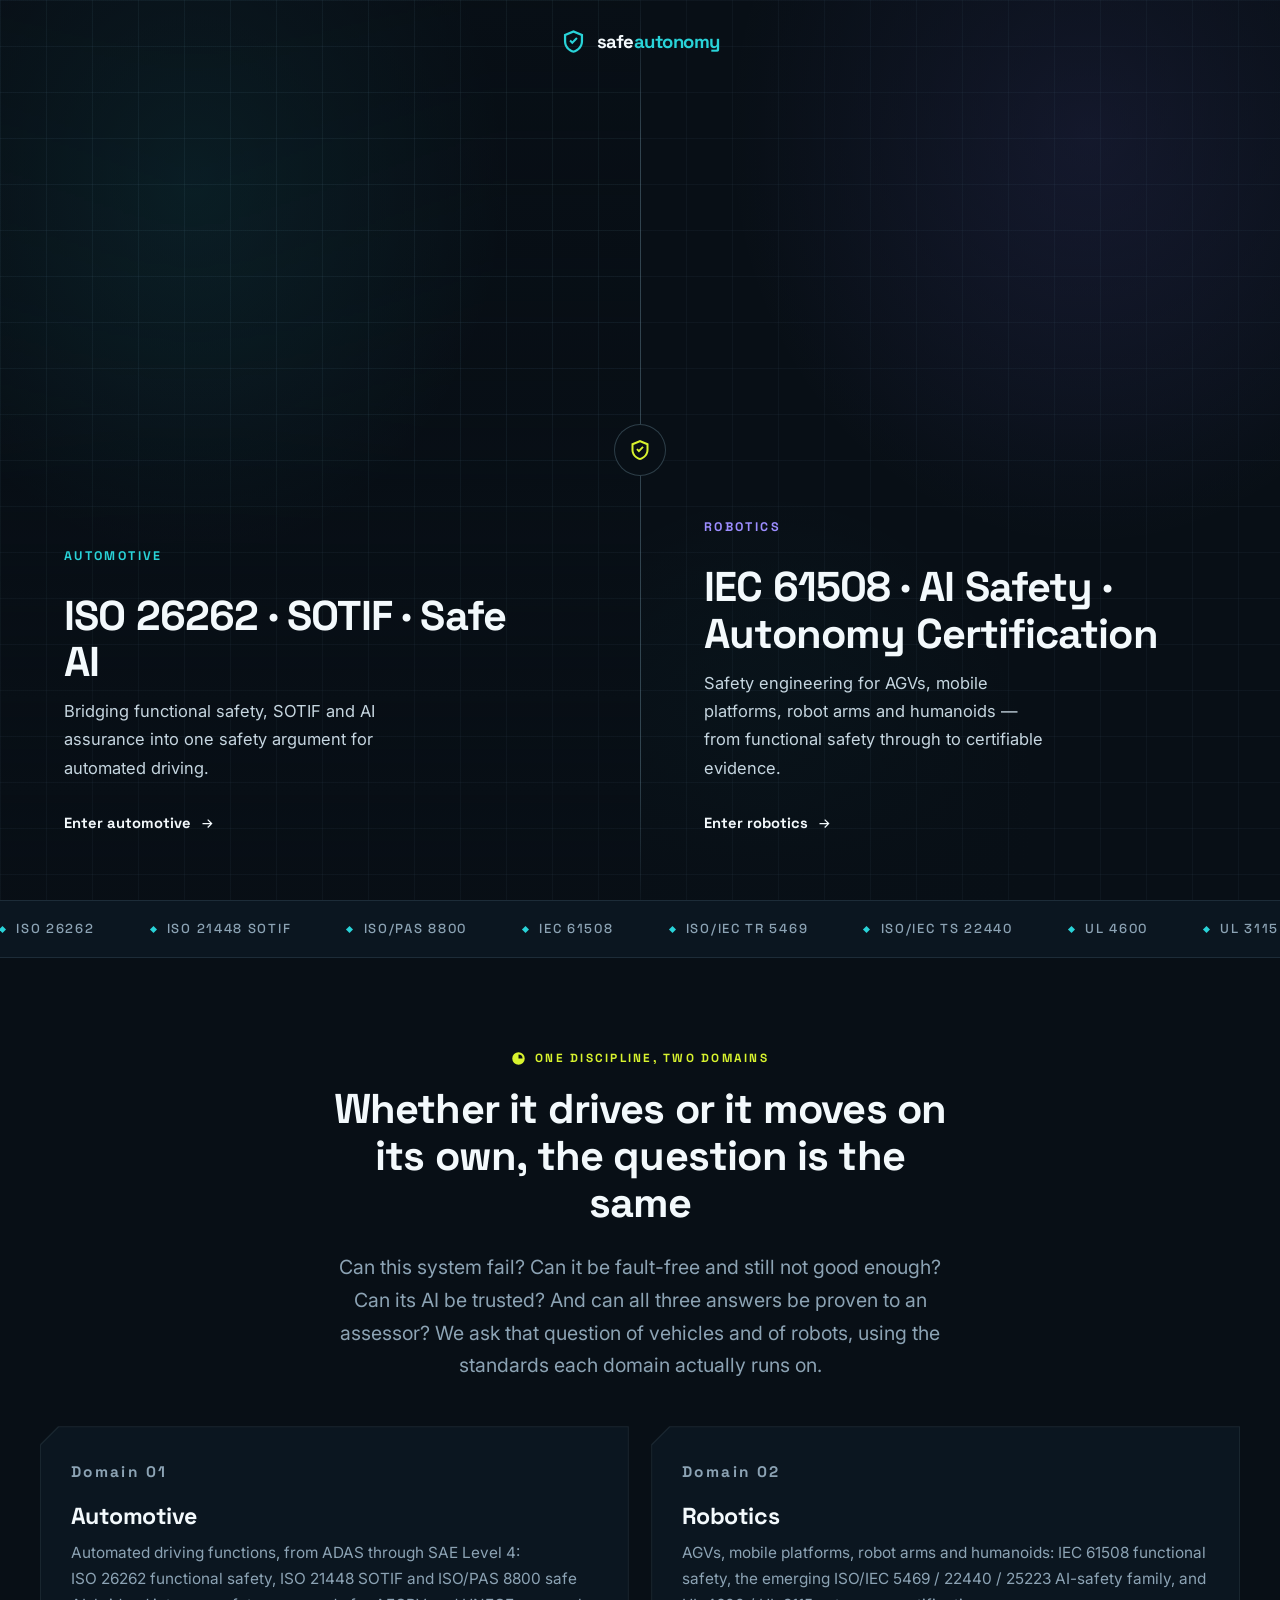
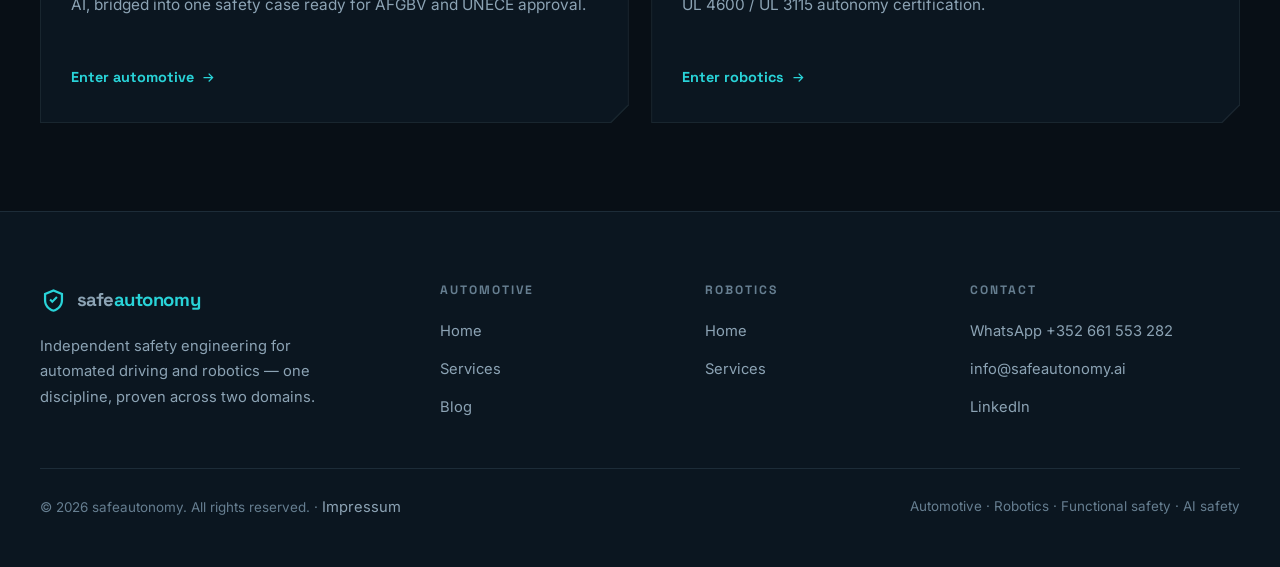
==== commit 524c2790: "Update contact email, add Impressum page - Swap contact@safeautonomy.eu -> info@safeautonomy.ai site" ====
--- a/index.html
+++ b/index.html
@@ -184,14 +184,14 @@
         <h4>Contact</h4>
         <ul>
           <li><a href="https://wa.me/352661553282">WhatsApp +352 661 553 282</a></li>
-          <li><a href="mailto:contact@safeautonomy.eu">contact@safeautonomy.eu</a></li>
+          <li><a href="mailto:info@safeautonomy.ai">info@safeautonomy.ai</a></li>
           <li><a href="https://www.linkedin.com/in/dr-simon-saim-perveen-5b797918a/">LinkedIn</a></li>
         </ul>
       </div>
     </div>
 
     <div class="footer__bottom">
-      <p>&copy; <span data-year>2026</span> safeautonomy. All rights reserved.</p>
+      <p>&copy; <span data-year>2026</span> safeautonomy. All rights reserved. · <a href="impressum.html">Impressum</a></p>
       <p>Automotive · Robotics · Functional safety · AI safety</p>
     </div>
   </div>
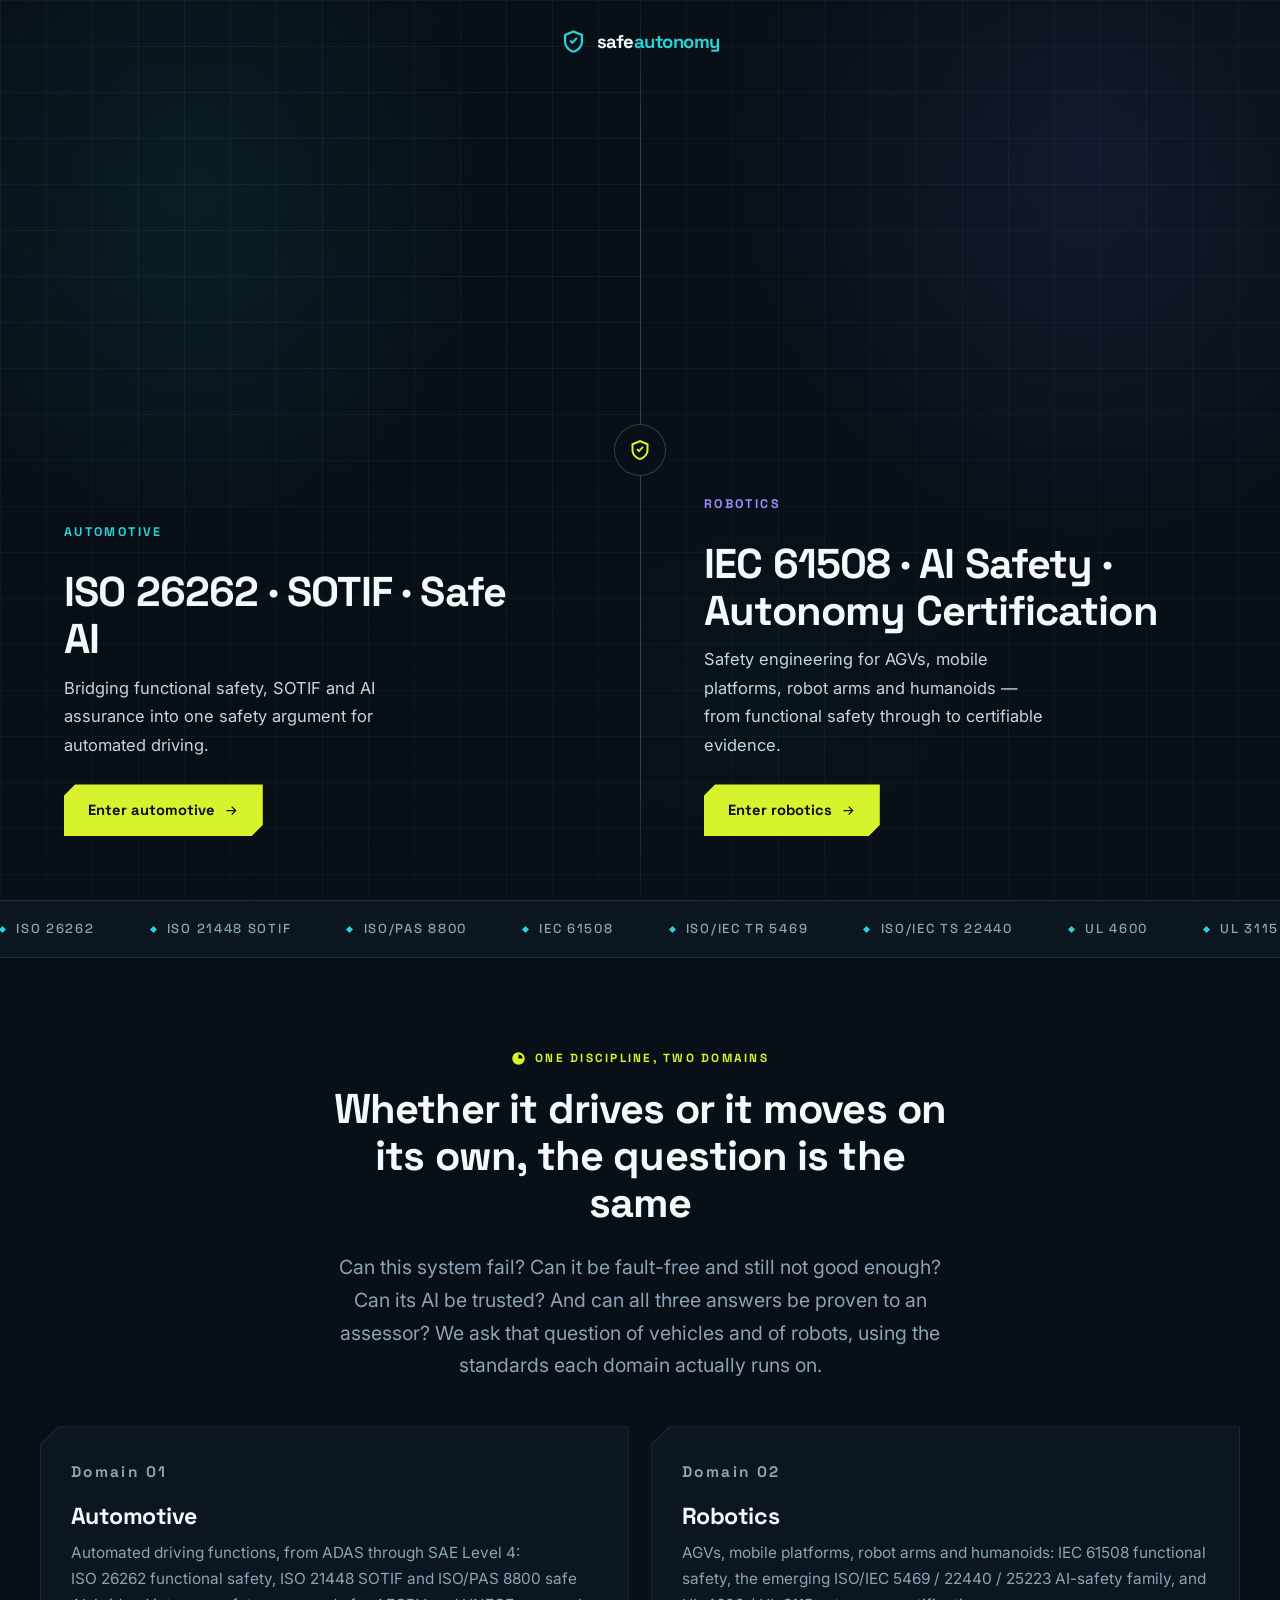
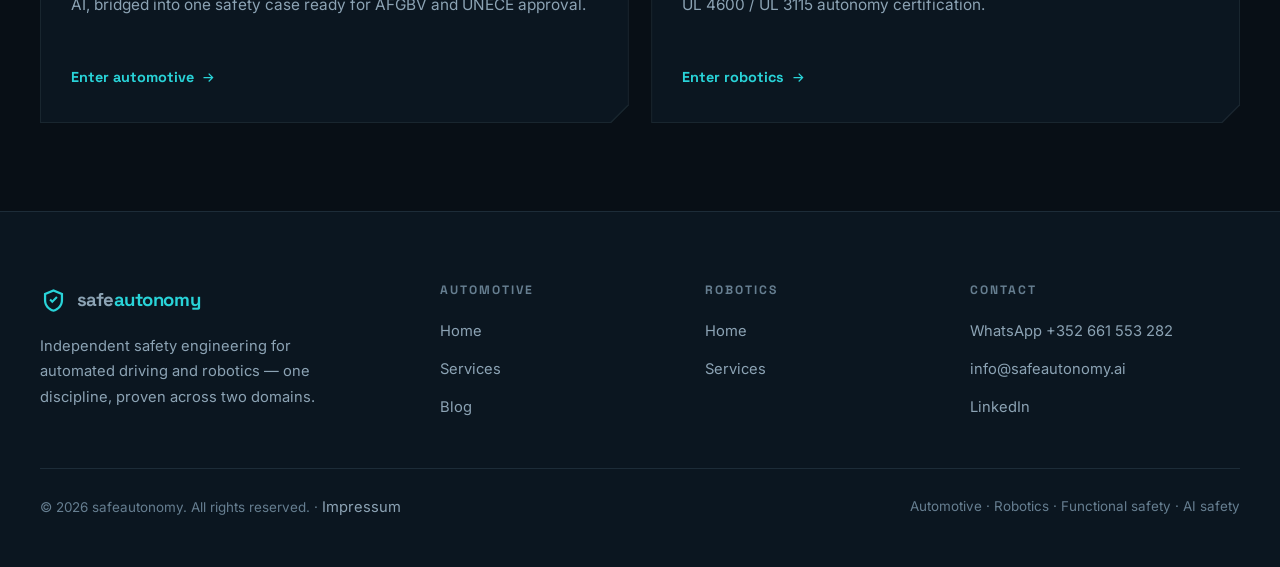
==== commit b5bc482e: "Show a lightweight video on mobile instead of hiding it Previously the hero video was hidden entirel" ====
--- a/index.html
+++ b/index.html
@@ -30,7 +30,7 @@
   <a class="split-hero__panel split-hero__panel--automotive" href="automotive.html">
     <span class="split-hero__link" aria-hidden="true"></span>
     <div class="split-hero__media">
-      <video autoplay muted loop playsinline preload="auto" aria-hidden="true">
+      <video autoplay muted loop playsinline preload="auto" aria-hidden="true" data-mobile-src="assets/video/hero-mobile.mp4">
         <source src="assets/video/hero.mp4" type="video/mp4">
       </video>
     </div>
@@ -47,7 +47,7 @@
   <a class="split-hero__panel split-hero__panel--robotics" href="robotics.html">
     <span class="split-hero__link" aria-hidden="true"></span>
     <div class="split-hero__media">
-      <video autoplay muted loop playsinline preload="auto" aria-hidden="true">
+      <video autoplay muted loop playsinline preload="auto" aria-hidden="true" data-mobile-src="assets/video/robotics-hero-mobile.mp4">
         <source src="assets/video/robotics-hero.mp4" type="video/mp4">
       </video>
     </div>
--- a/assets/css/styles.css
+++ b/assets/css/styles.css
@@ -804,6 +804,38 @@
   object-fit: cover;
 }
 
+.lang-row {
+  display: flex;
+  flex-wrap: wrap;
+  justify-content: center;
+  gap: .5rem;
+  margin-top: 1.1rem;
+}
+.lang-chip {
+  display: inline-flex;
+  align-items: center;
+  gap: .42rem;
+  padding: .38rem .75rem;
+  background: var(--bg-2);
+  border: 1px solid var(--line-2);
+  border-radius: 999px;
+  font-family: var(--font-head);
+  font-size: .78rem;
+  font-weight: 600;
+  color: var(--text);
+}
+.lang-chip__flag { font-size: 1.05rem; line-height: 1; }
+.lang-row__label {
+  margin-top: .7rem;
+  text-align: center;
+  font-family: var(--font-head);
+  font-size: .7rem;
+  font-weight: 700;
+  letter-spacing: .13em;
+  text-transform: uppercase;
+  color: var(--muted-2);
+}
+
 .locations { margin-top: clamp(3rem, 6vw, 4.5rem); }
 .locations h3 { max-width: 26ch; }
 
@@ -967,15 +999,25 @@
 .split-hero__content h2 { font-size: clamp(1.8rem, 3.6vw, 2.6rem); margin-bottom: .7rem; }
 .split-hero__content p { color: var(--text); max-width: 34ch; margin-bottom: 1.6rem; }
 .split-hero__enter {
+  --notch: 11px;
   display: inline-flex;
   align-items: center;
   gap: .55rem;
+  padding: .82rem 1.5rem;
   font-family: var(--font-head);
   font-weight: 700;
   font-size: .92rem;
-  color: var(--white);
+  color: #0A1017;
+  background: var(--lime);
+  clip-path: polygon(
+    var(--notch) 0, 100% 0,
+    100% calc(100% - var(--notch)), calc(100% - var(--notch)) 100%,
+    0 100%, 0 var(--notch)
+  );
+  transition: background .2s var(--ease), transform .2s var(--ease);
 }
 .split-hero__enter svg { width: 15px; height: 15px; fill: currentColor; transition: transform .25s var(--ease); }
+.split-hero__panel:hover .split-hero__enter { background: #E4FB55; transform: translateY(-2px); }
 .split-hero__panel:hover .split-hero__enter svg { transform: translateX(5px); }
 
 .split-hero__seam {
@@ -1106,9 +1148,7 @@
 @media (max-width: 700px) {
   body { font-size: 16px; }
   .container { width: min(100% - 2rem, var(--maxw)); }
-  /* skip the 27 MB download on phones — gradient stands in */
-  .hero__video { display: none; }
-  .hero__media { background: radial-gradient(ellipse 100% 70% at 70% 30%, #14303C, var(--bg) 70%); }
+  .hero__media { background: var(--bg); }
   .grid-2, .grid-4 { grid-template-columns: 1fr; }
   .footer__grid { grid-template-columns: 1fr; }
   .card { padding: 1.6rem 1.4rem; }
@@ -1118,9 +1158,7 @@
   .hero--page { min-height: auto; padding: 7.5rem 0 3rem; }
 
   .split-hero__panel { min-height: 62svh; padding: 1.5rem; }
-  .split-hero__media video { display: none; }
-  .split-hero__panel--automotive .split-hero__media { background: radial-gradient(ellipse 100% 70% at 70% 30%, #14303C, var(--bg) 70%); }
-  .split-hero__panel--robotics .split-hero__media { background: radial-gradient(ellipse 100% 70% at 30% 30%, #241C40, var(--bg) 70%); }
+  .split-hero__media { background: var(--bg); }
 }
 
 @media (prefers-reduced-motion: reduce) {
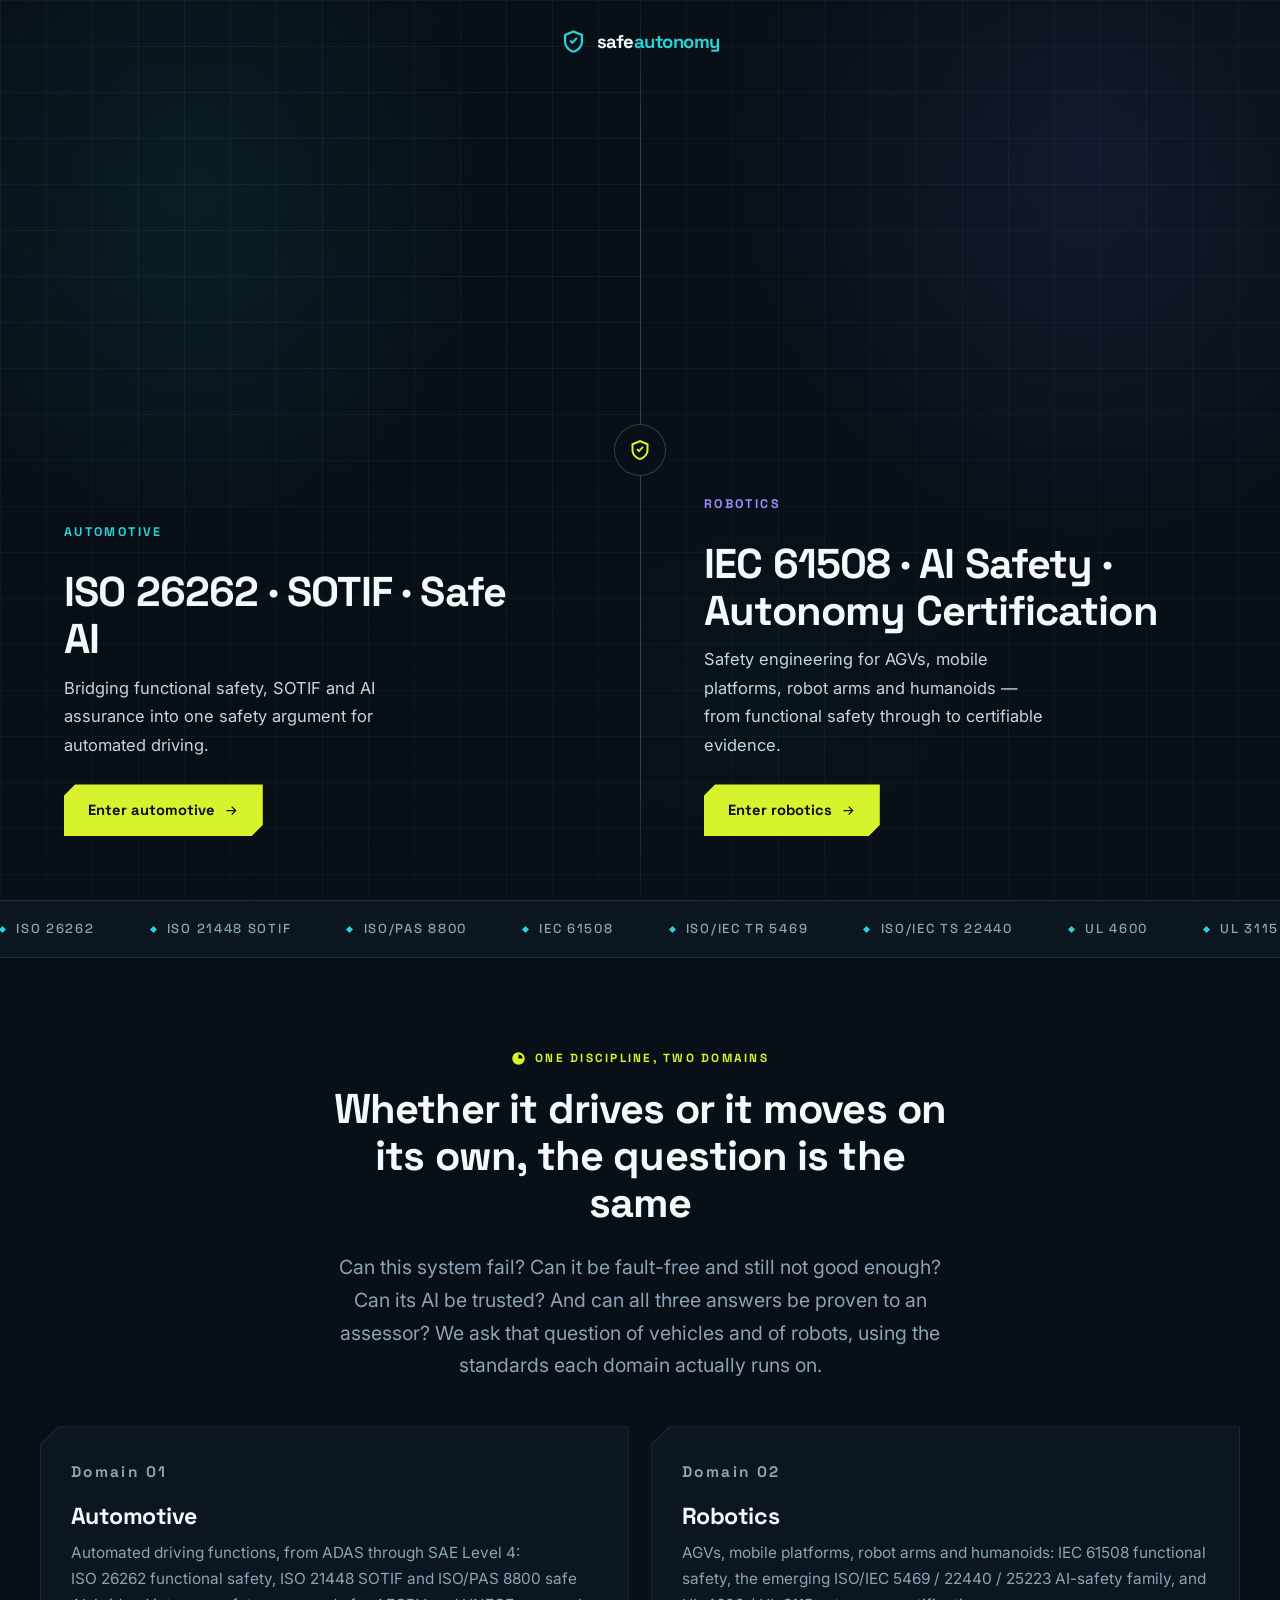
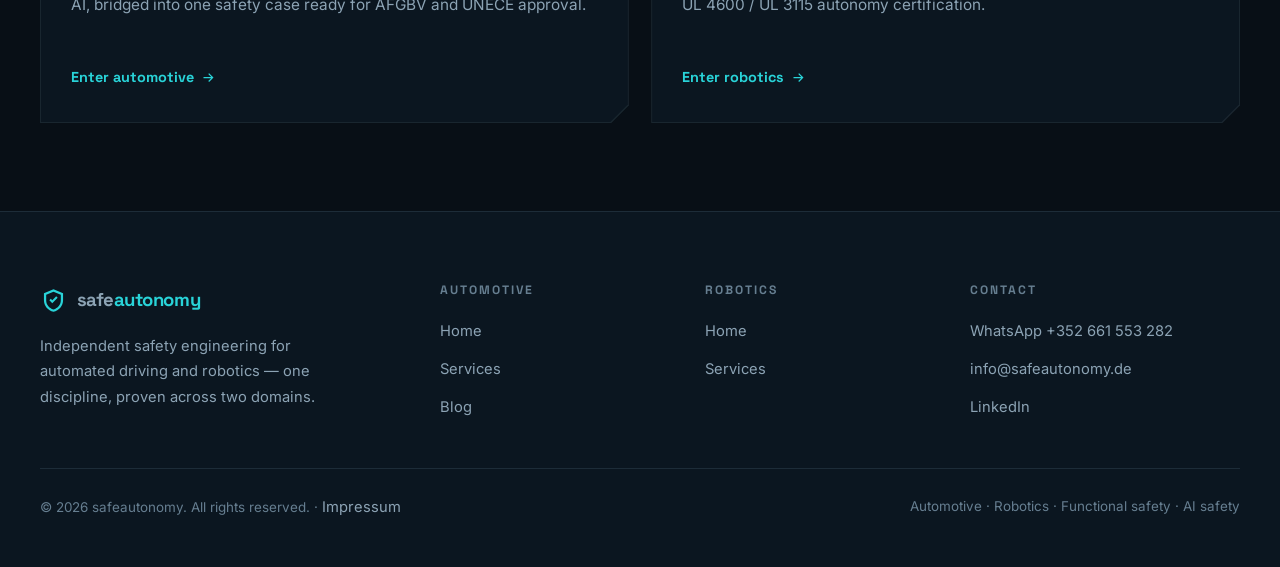
==== commit 5d31cd2f: "Switch to info@safeautonomy.de, add VAT ID to Impressum - Email domain moved from .ai to .de site-wi" ====
--- a/index.html
+++ b/index.html
@@ -184,7 +184,7 @@
         <h4>Contact</h4>
         <ul>
           <li><a href="https://wa.me/352661553282">WhatsApp +352 661 553 282</a></li>
-          <li><a href="mailto:info@safeautonomy.ai">info@safeautonomy.ai</a></li>
+          <li><a href="mailto:info@safeautonomy.de">info@safeautonomy.de</a></li>
           <li><a href="https://www.linkedin.com/in/dr-simon-saim-perveen-5b797918a/">LinkedIn</a></li>
         </ul>
       </div>
